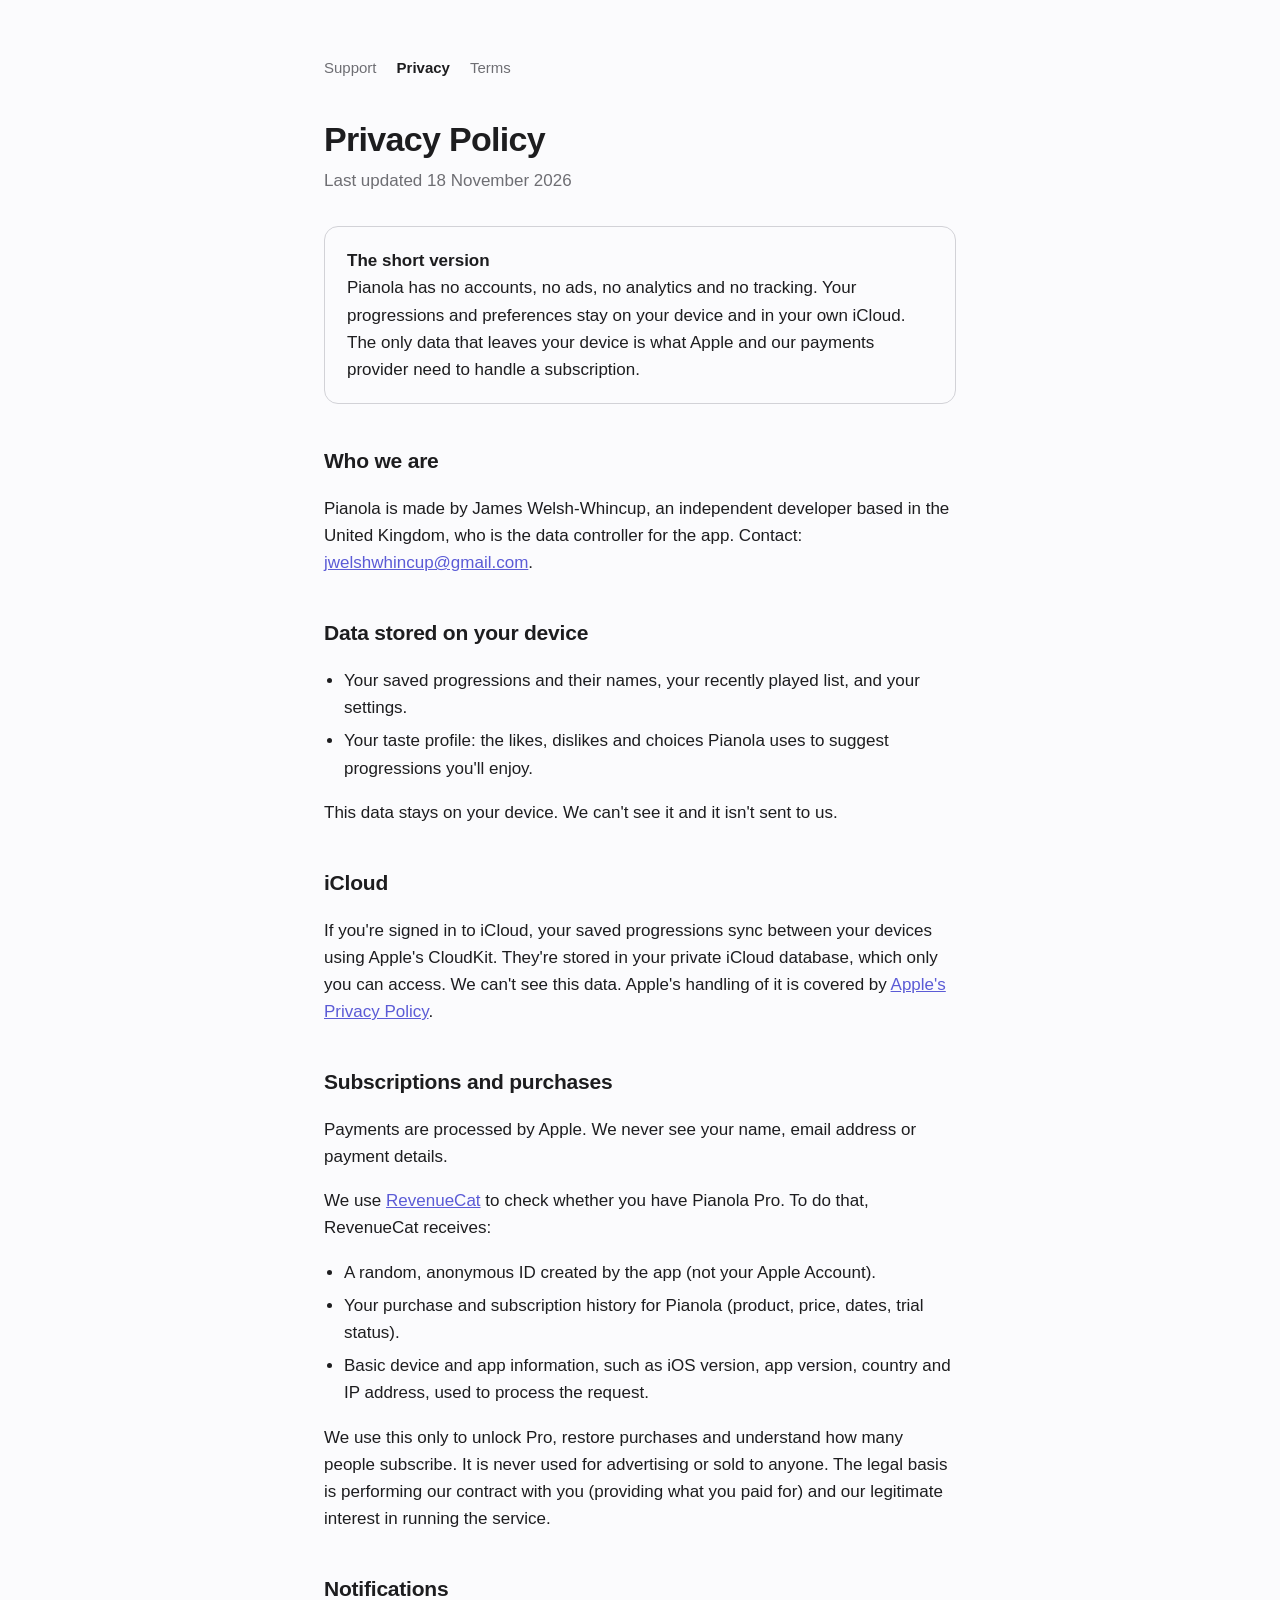
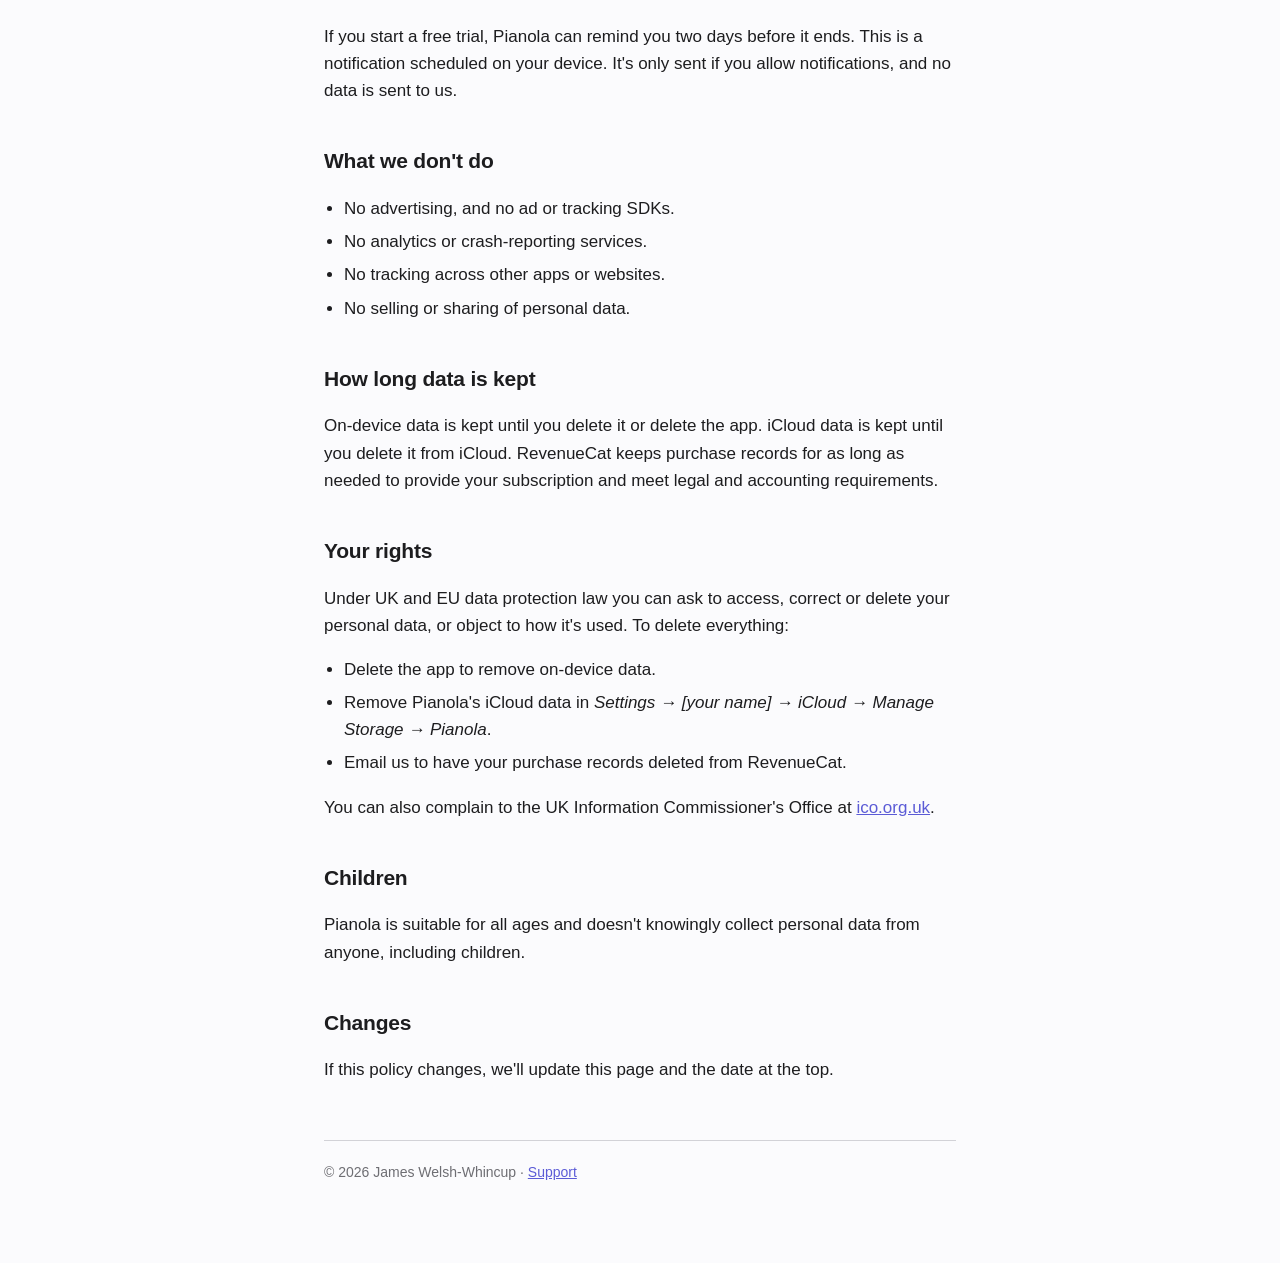
==== privacy.html @ 859e9fb9 "Pianola support and privacy pages Co-Authored-By: Claude Opus 5.5 <noreply@anthropic.com> Claude-Ses" ====
<!DOCTYPE html>
<html lang="en"><head><meta charset="utf-8"><meta name="viewport" content="width=device-width,initial-scale=1">
<title>Pianola – Privacy Policy</title><link rel="stylesheet" href="style.css"></head>
<body><main>
<nav><a href="./">Support</a><a href="privacy.html" aria-current="page">Privacy</a><a href="https://www.apple.com/legal/internet-services/itunes/dev/stdeula/">Terms</a></nav>
<h1>Privacy Policy</h1>
<p class="sub">Last updated 18 November 2026</p>

<div class="card"><strong>The short version</strong><br>
Pianola has no accounts, no ads, no analytics and no tracking. Your progressions and preferences stay on your device and in your own iCloud. The only data that leaves your device is what Apple and our payments provider need to handle a subscription.</div>

<h2>Who we are</h2>
<p>Pianola is made by James Welsh-Whincup, an independent developer based in the United Kingdom, who is the data controller for the app. Contact: <a href="mailto:jwelshwhincup@gmail.com">jwelshwhincup@gmail.com</a>.</p>

<h2>Data stored on your device</h2>
<ul>
<li>Your saved progressions and their names, your recently played list, and your settings.</li>
<li>Your taste profile: the likes, dislikes and choices Pianola uses to suggest progressions you'll enjoy.</li>
</ul>
<p>This data stays on your device. We can't see it and it isn't sent to us.</p>

<h2>iCloud</h2>
<p>If you're signed in to iCloud, your saved progressions sync between your devices using Apple's CloudKit. They're stored in your private iCloud database, which only you can access. We can't see this data. Apple's handling of it is covered by <a href="https://www.apple.com/legal/privacy/">Apple's Privacy Policy</a>.</p>

<h2>Subscriptions and purchases</h2>
<p>Payments are processed by Apple. We never see your name, email address or payment details.</p>
<p>We use <a href="https://www.revenuecat.com/privacy">RevenueCat</a> to check whether you have Pianola Pro. To do that, RevenueCat receives:</p>
<ul>
<li>A random, anonymous ID created by the app (not your Apple Account).</li>
<li>Your purchase and subscription history for Pianola (product, price, dates, trial status).</li>
<li>Basic device and app information, such as iOS version, app version, country and IP address, used to process the request.</li>
</ul>
<p>We use this only to unlock Pro, restore purchases and understand how many people subscribe. It is never used for advertising or sold to anyone. The legal basis is performing our contract with you (providing what you paid for) and our legitimate interest in running the service.</p>

<h2>Notifications</h2>
<p>If you start a free trial, Pianola can remind you two days before it ends. This is a notification scheduled on your device. It's only sent if you allow notifications, and no data is sent to us.</p>

<h2>What we don't do</h2>
<ul>
<li>No advertising, and no ad or tracking SDKs.</li>
<li>No analytics or crash-reporting services.</li>
<li>No tracking across other apps or websites.</li>
<li>No selling or sharing of personal data.</li>
</ul>

<h2>How long data is kept</h2>
<p>On-device data is kept until you delete it or delete the app. iCloud data is kept until you delete it from iCloud. RevenueCat keeps purchase records for as long as needed to provide your subscription and meet legal and accounting requirements.</p>

<h2>Your rights</h2>
<p>Under UK and EU data protection law you can ask to access, correct or delete your personal data, or object to how it's used. To delete everything:</p>
<ul>
<li>Delete the app to remove on-device data.</li>
<li>Remove Pianola's iCloud data in <em>Settings → [your name] → iCloud → Manage Storage → Pianola</em>.</li>
<li>Email us to have your purchase records deleted from RevenueCat.</li>
</ul>
<p>You can also complain to the UK Information Commissioner's Office at <a href="https://ico.org.uk">ico.org.uk</a>.</p>

<h2>Children</h2>
<p>Pianola is suitable for all ages and doesn't knowingly collect personal data from anyone, including children.</p>

<h2>Changes</h2>
<p>If this policy changes, we'll update this page and the date at the top.</p>

<footer>© 2026 James Welsh-Whincup · <a href="./">Support</a></footer>
</main></body></html>
---- style.css ----
:root{color-scheme:light dark;--bg:#fbfbfd;--fg:#1d1d1f;--mute:#6e6e73;--line:#d2d2d7;--accent:#5b5bd6}
@media(prefers-color-scheme:dark){:root{--bg:#0b0b0f;--fg:#f5f5f7;--mute:#a1a1a6;--line:#2c2c30;--accent:#8e8ef5}}
*{box-sizing:border-box}body{margin:0;background:var(--bg);color:var(--fg);font:17px/1.6 -apple-system,BlinkMacSystemFont,"SF Pro Text","Helvetica Neue",Arial,sans-serif;-webkit-font-smoothing:antialiased}
main{max-width:680px;margin:0 auto;padding:56px 24px 80px}
nav{display:flex;gap:20px;font-size:15px;margin-bottom:40px}nav a{color:var(--mute);text-decoration:none}nav a[aria-current]{color:var(--fg);font-weight:600}
h1{font-size:34px;line-height:1.15;letter-spacing:-.02em;margin:0 0 8px}h2{font-size:21px;margin:40px 0 8px;letter-spacing:-.01em}
.sub{color:var(--mute);margin:0 0 32px}a{color:var(--accent)}ul{padding-left:20px}li{margin:6px 0}
.card{border:1px solid var(--line);border-radius:14px;padding:20px 22px;margin:24px 0}
footer{margin-top:56px;padding-top:20px;border-top:1px solid var(--line);color:var(--mute);font-size:14px}
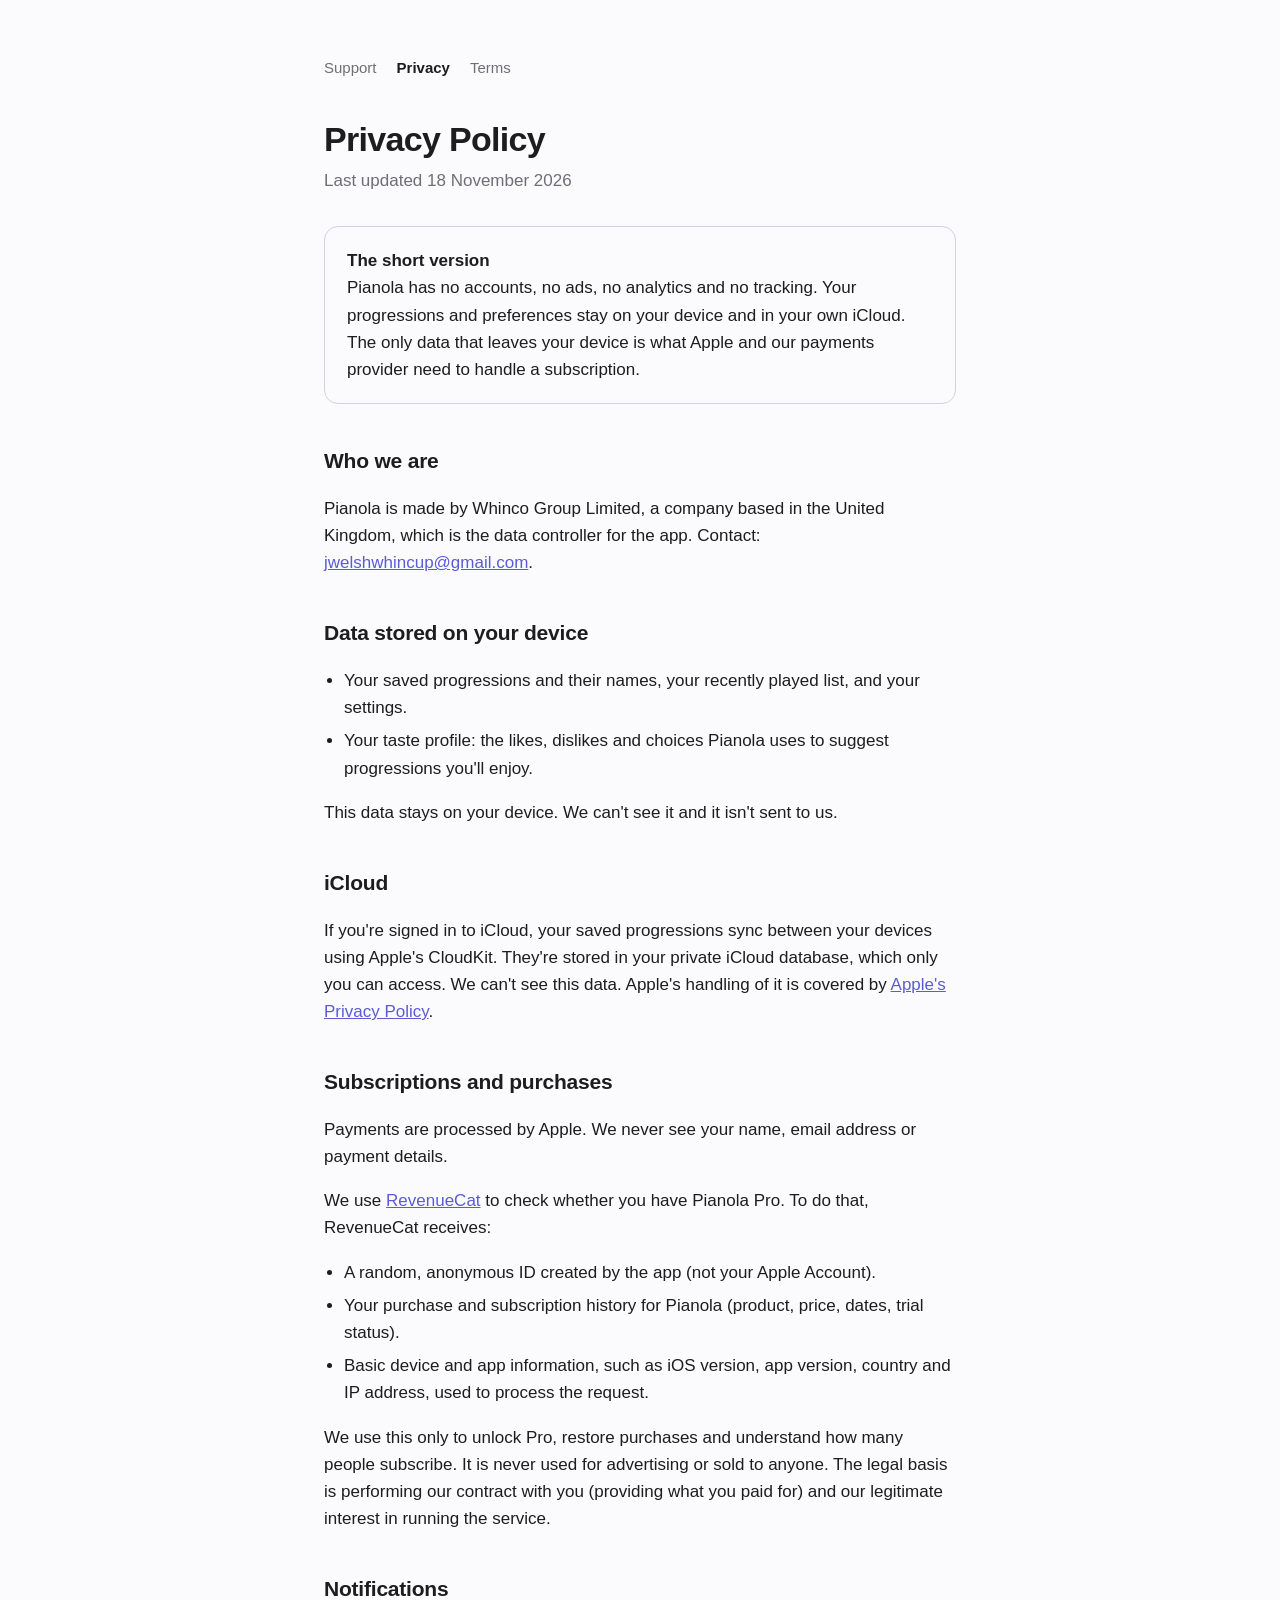
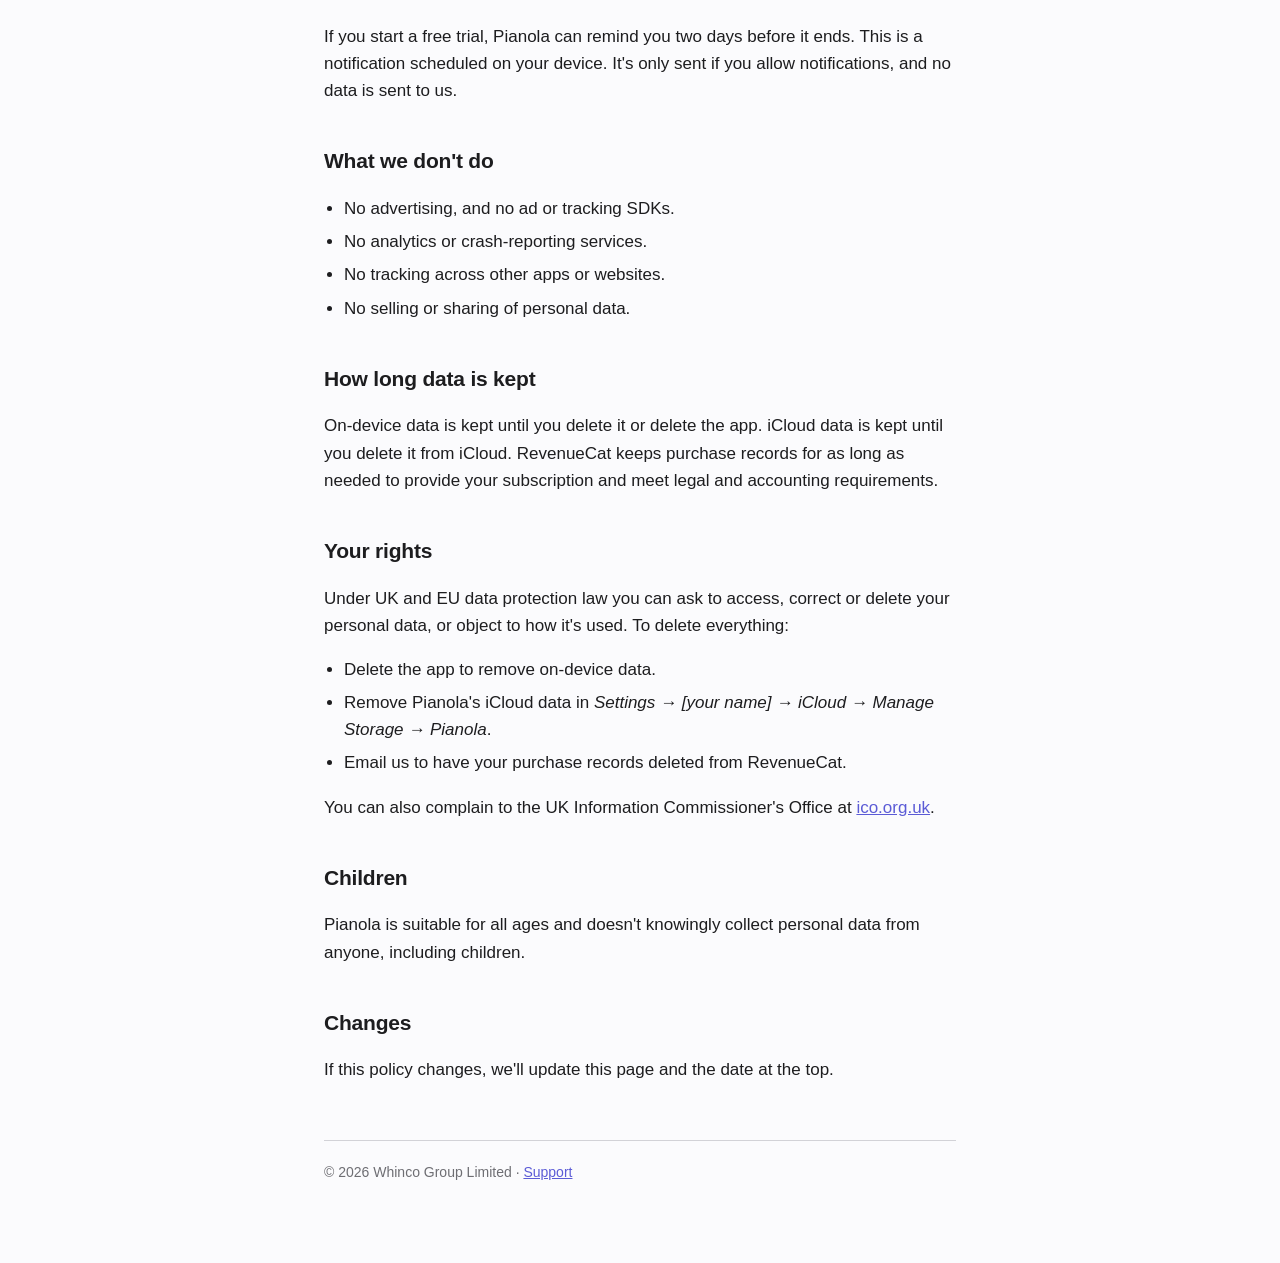
==== commit 39278b69: "Use company name Whinco Group Limited Co-Authored-By: Claude Opus 5.5 <noreply@anthropic.com> Claude" ====
--- a/privacy.html
+++ b/privacy.html
@@ -10,7 +10,7 @@
 Pianola has no accounts, no ads, no analytics and no tracking. Your progressions and preferences stay on your device and in your own iCloud. The only data that leaves your device is what Apple and our payments provider need to handle a subscription.</div>
 
 <h2>Who we are</h2>
-<p>Pianola is made by James Welsh-Whincup, an independent developer based in the United Kingdom, who is the data controller for the app. Contact: <a href="mailto:jwelshwhincup@gmail.com">jwelshwhincup@gmail.com</a>.</p>
+<p>Pianola is made by Whinco Group Limited, a company based in the United Kingdom, which is the data controller for the app. Contact: <a href="mailto:jwelshwhincup@gmail.com">jwelshwhincup@gmail.com</a>.</p>
 
 <h2>Data stored on your device</h2>
 <ul>
@@ -61,5 +61,5 @@
 <h2>Changes</h2>
 <p>If this policy changes, we'll update this page and the date at the top.</p>
 
-<footer>© 2026 James Welsh-Whincup · <a href="./">Support</a></footer>
+<footer>© 2026 Whinco Group Limited · <a href="./">Support</a></footer>
 </main></body></html>
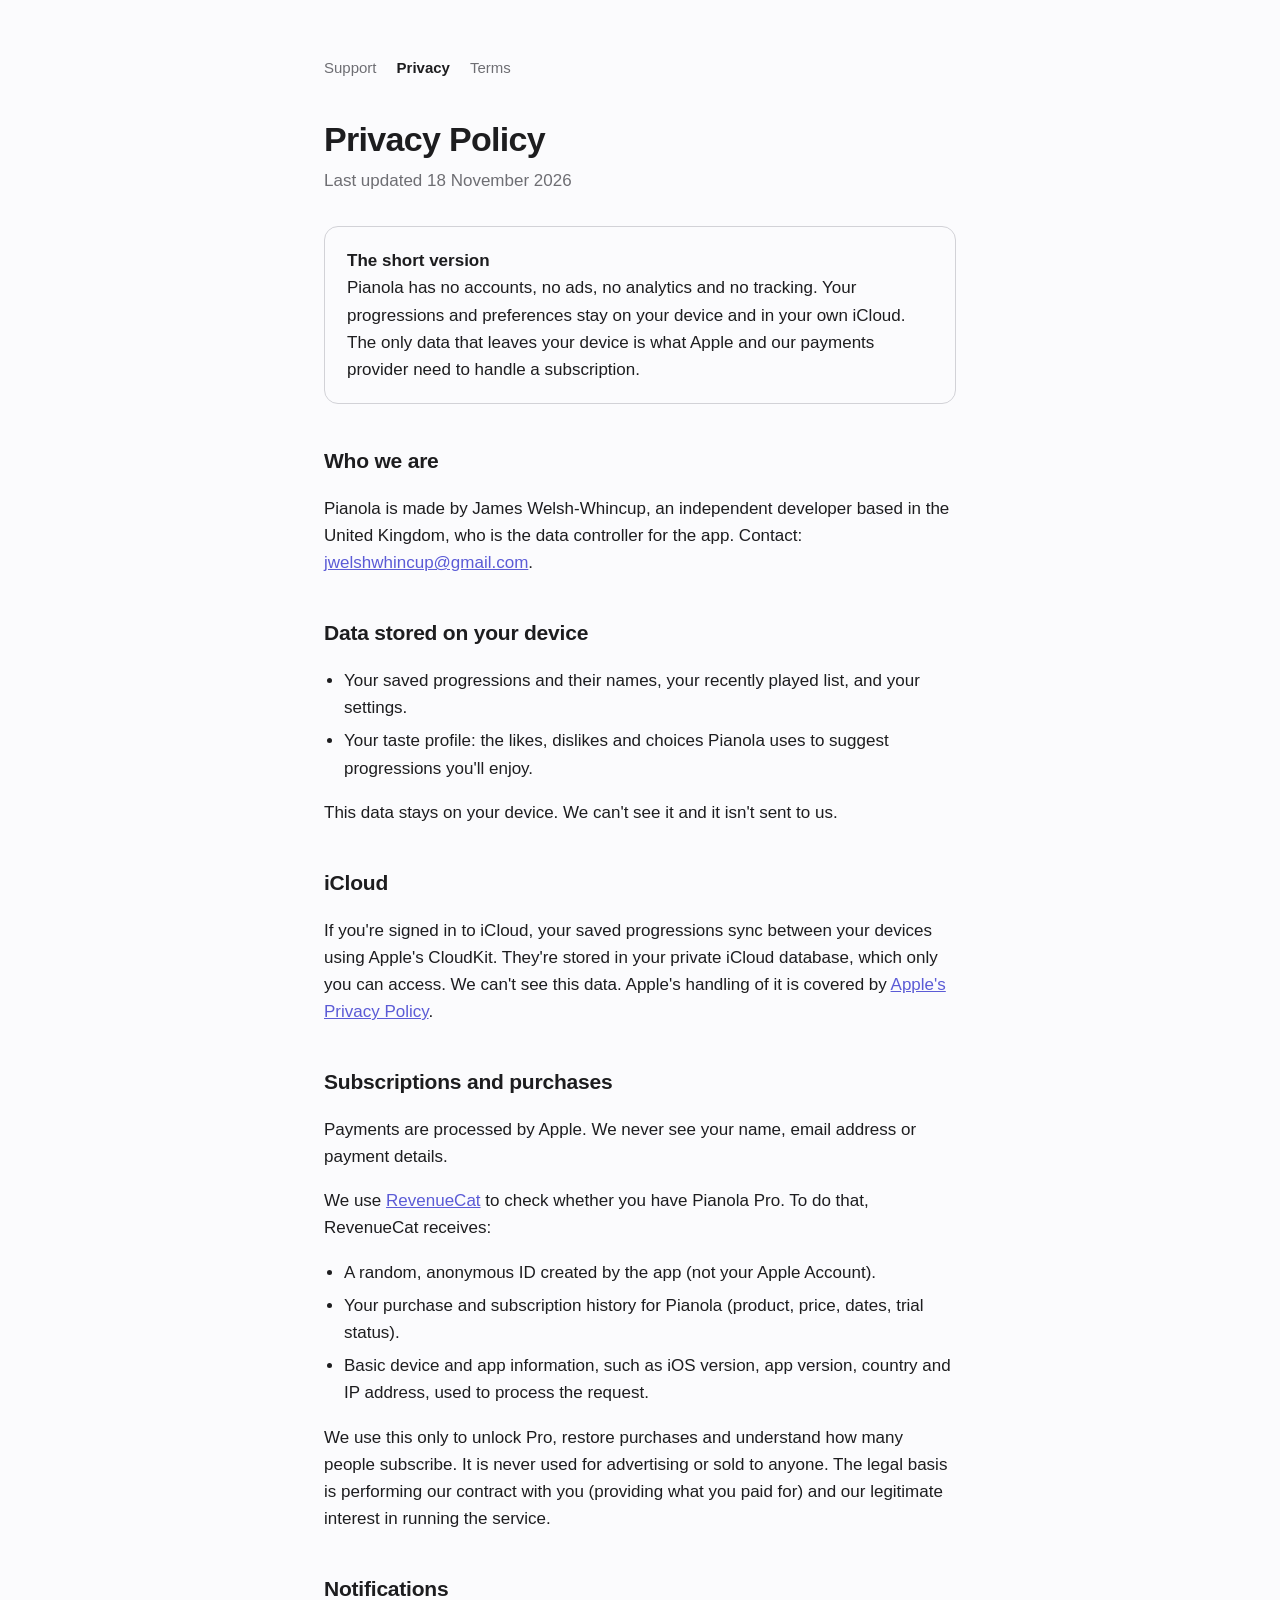
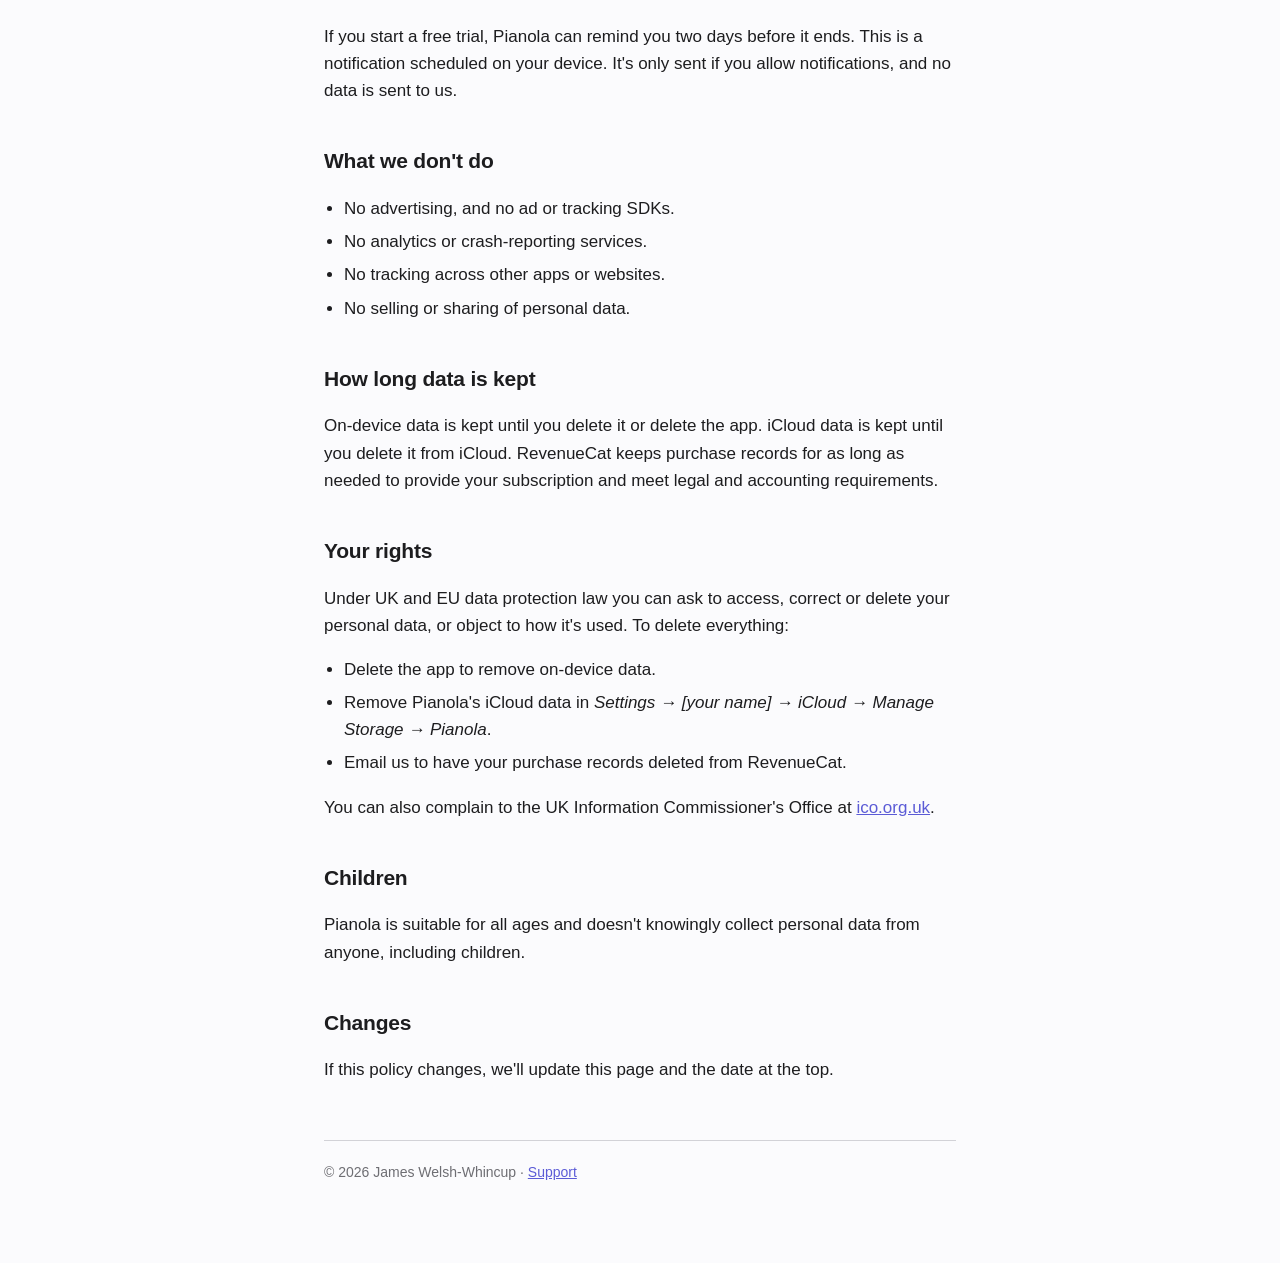
==== commit 9ab451fd: "Use developer name James Welsh-Whincup Co-Authored-By: Claude Opus 5.5 <noreply@anthropic.com> Claud" ====
--- a/privacy.html
+++ b/privacy.html
@@ -10,7 +10,7 @@
 Pianola has no accounts, no ads, no analytics and no tracking. Your progressions and preferences stay on your device and in your own iCloud. The only data that leaves your device is what Apple and our payments provider need to handle a subscription.</div>
 
 <h2>Who we are</h2>
-<p>Pianola is made by Whinco Group Limited, a company based in the United Kingdom, which is the data controller for the app. Contact: <a href="mailto:jwelshwhincup@gmail.com">jwelshwhincup@gmail.com</a>.</p>
+<p>Pianola is made by James Welsh-Whincup, an independent developer based in the United Kingdom, who is the data controller for the app. Contact: <a href="mailto:jwelshwhincup@gmail.com">jwelshwhincup@gmail.com</a>.</p>
 
 <h2>Data stored on your device</h2>
 <ul>
@@ -61,5 +61,5 @@
 <h2>Changes</h2>
 <p>If this policy changes, we'll update this page and the date at the top.</p>
 
-<footer>© 2026 Whinco Group Limited · <a href="./">Support</a></footer>
+<footer>© 2026 James Welsh-Whincup · <a href="./">Support</a></footer>
 </main></body></html>
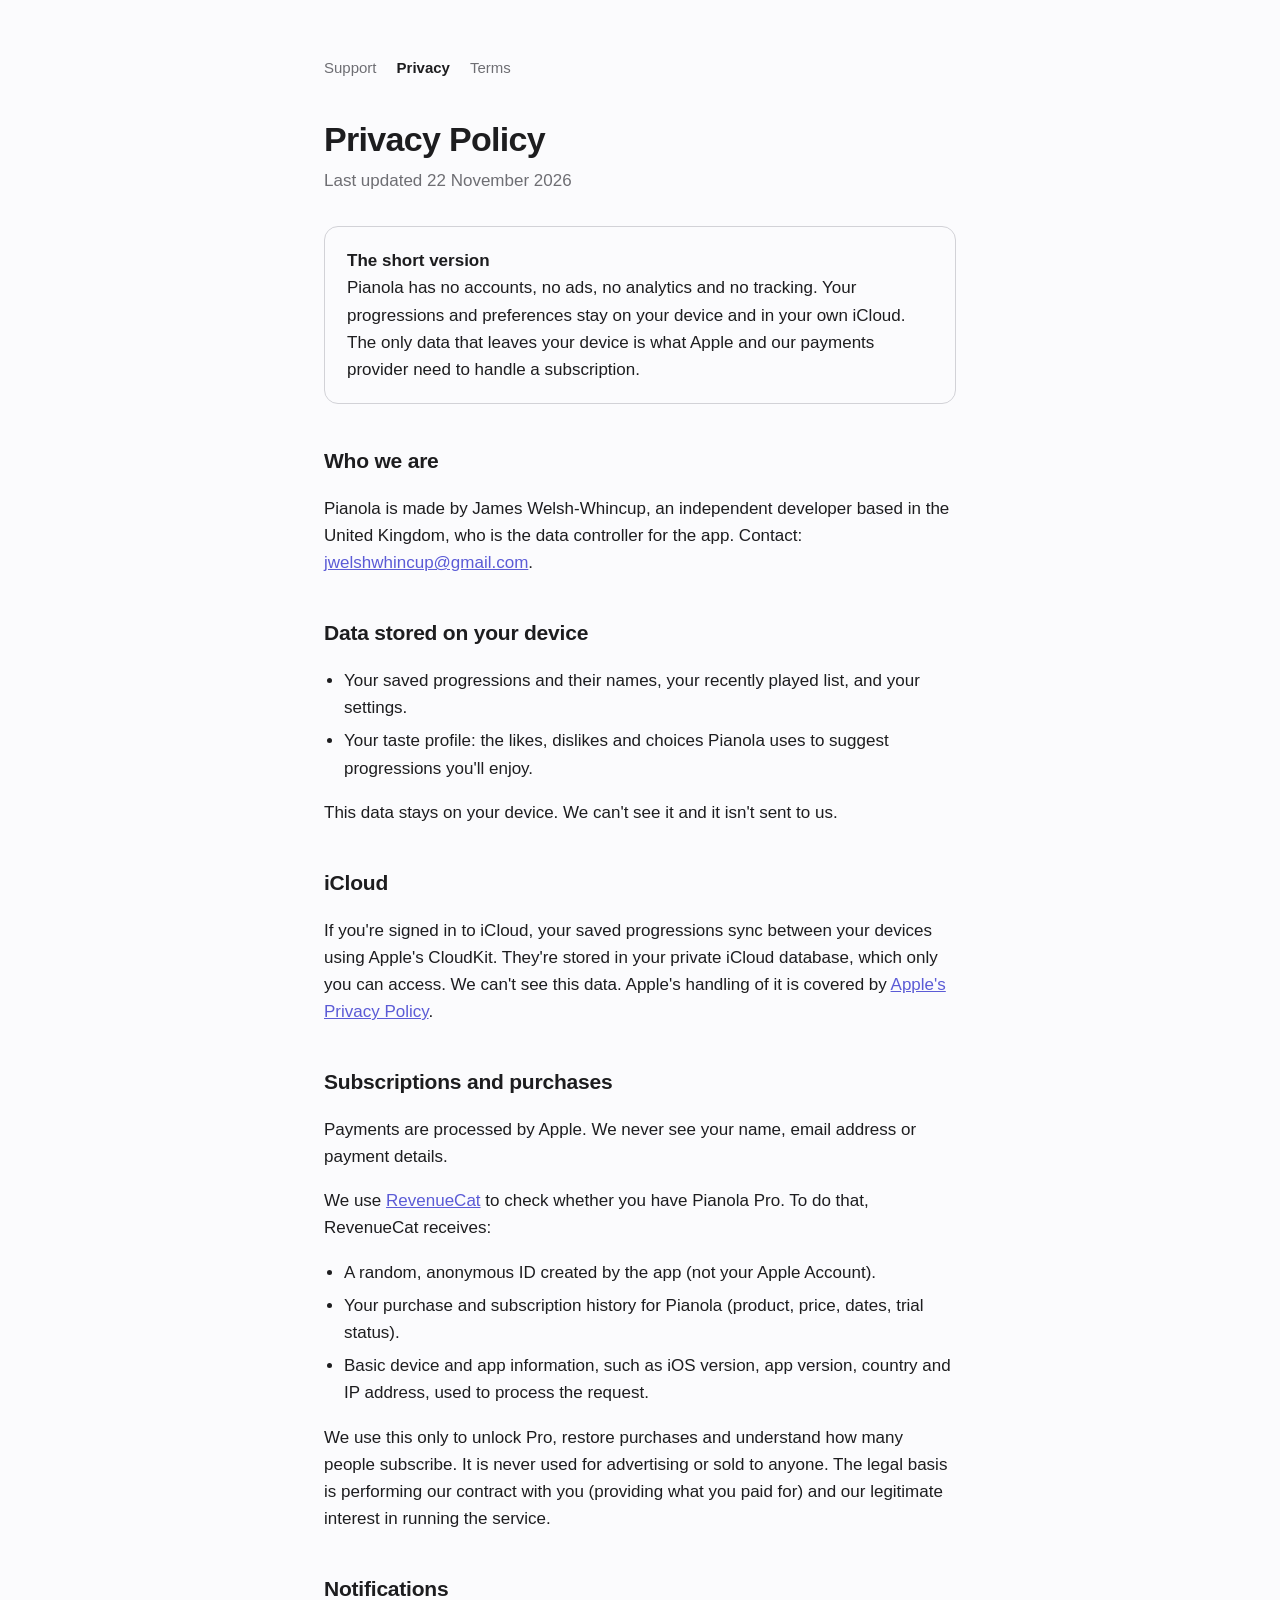
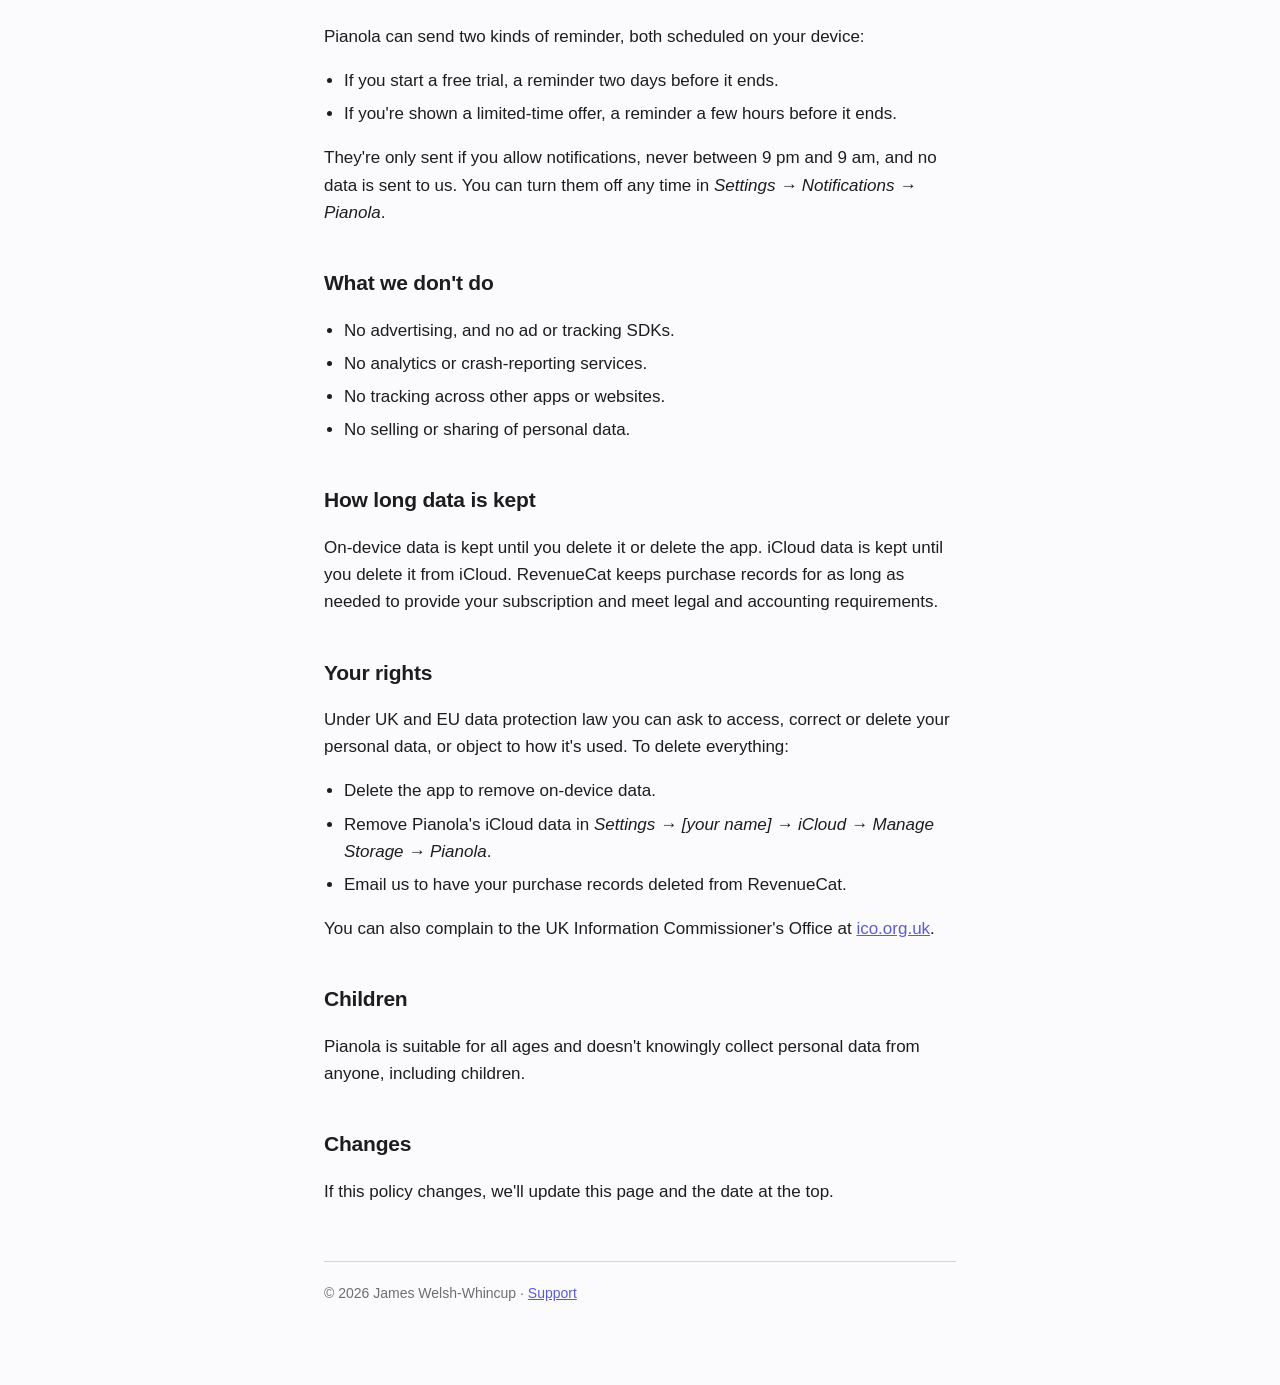
==== commit f754efac: "Privacy: add offer-ending reminder to Notifications Co-Authored-By: Claude Opus 5.5 <noreply@anthrop" ====
--- a/privacy.html
+++ b/privacy.html
@@ -4,7 +4,7 @@
 <body><main>
 <nav><a href="./">Support</a><a href="privacy.html" aria-current="page">Privacy</a><a href="https://www.apple.com/legal/internet-services/itunes/dev/stdeula/">Terms</a></nav>
 <h1>Privacy Policy</h1>
-<p class="sub">Last updated 18 November 2026</p>
+<p class="sub">Last updated 22 November 2026</p>
 
 <div class="card"><strong>The short version</strong><br>
 Pianola has no accounts, no ads, no analytics and no tracking. Your progressions and preferences stay on your device and in your own iCloud. The only data that leaves your device is what Apple and our payments provider need to handle a subscription.</div>
@@ -33,7 +33,12 @@
 <p>We use this only to unlock Pro, restore purchases and understand how many people subscribe. It is never used for advertising or sold to anyone. The legal basis is performing our contract with you (providing what you paid for) and our legitimate interest in running the service.</p>
 
 <h2>Notifications</h2>
-<p>If you start a free trial, Pianola can remind you two days before it ends. This is a notification scheduled on your device. It's only sent if you allow notifications, and no data is sent to us.</p>
+<p>Pianola can send two kinds of reminder, both scheduled on your device:</p>
+<ul>
+<li>If you start a free trial, a reminder two days before it ends.</li>
+<li>If you're shown a limited-time offer, a reminder a few hours before it ends.</li>
+</ul>
+<p>They're only sent if you allow notifications, never between 9 pm and 9 am, and no data is sent to us. You can turn them off any time in <em>Settings → Notifications → Pianola</em>.</p>
 
 <h2>What we don't do</h2>
 <ul>
